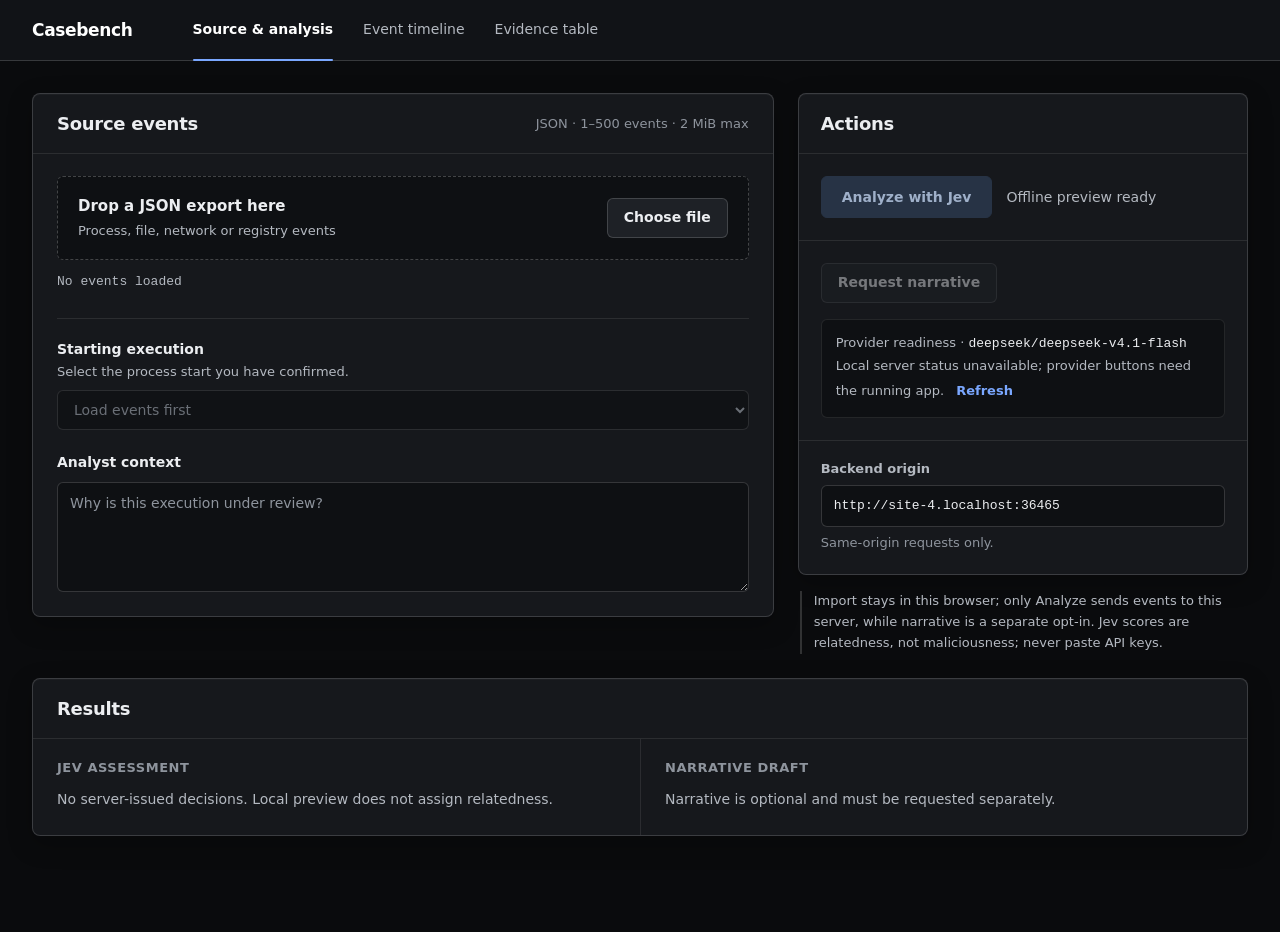
==== ui/index.html @ f4551dfd "Initial public release of Jev Incident Timeline Start from one analyst-confirmed malicious process; " ====
<!doctype html>
<html lang="en">
<head>
  <meta charset="utf-8">
  <meta name="viewport" content="width=device-width, initial-scale=1">
  <meta name="color-scheme" content="dark">
  <title>Casebench — incident review</title>
  <link rel="stylesheet" href="styles.css">
</head>
<body>
  <div class="shell">
    <header class="topbar">
      <div class="topbar-inner">
        <div class="brand">Casebench</div>
        <nav class="page-nav" role="tablist" aria-label="Review pages">
          <button id="nav-setup" type="button" role="tab" aria-controls="page-setup" aria-selected="true">Source &amp; analysis</button>
          <button id="nav-events" type="button" role="tab" aria-controls="page-events" aria-selected="false">Event timeline</button>
          <button id="nav-table" type="button" role="tab" aria-controls="page-table" aria-selected="false">Evidence table</button>
        </nav>
      </div>
    </header>

    <main class="workspace">
      <div id="page-setup" class="view" role="tabpanel" aria-labelledby="nav-setup">
        <div class="setup-grid">
          <section class="panel" aria-labelledby="source-title">
            <div class="panel-head"><h2 id="source-title">Source events</h2><span class="small">JSON · 1–500 events · 2 MiB max</span></div>
            <div class="panel-body">
              <div id="drop" class="drop" role="group" aria-label="Drop JSON telemetry here">
                <div class="drop-copy"><strong>Drop a JSON export here</strong><span>Process, file, network or registry events</span></div>
                <button id="choose" class="button" type="button">Choose file</button>
                <input id="file" type="file" accept=".json,application/json" hidden>
              </div>
              <div class="source-line"><span id="source" class="small">No events loaded</span><button id="preview" class="button subtle" type="button" hidden>Load bundled malicious-events example</button></div>
              <div class="field-grid">
                <label for="seed">Starting execution
                  <span class="field-hint">Select the process start you have confirmed.</span>
                  <select id="seed" disabled><option value="">Load events first</option></select>
                </label>
                <label for="description">Analyst context
                  <textarea id="description" placeholder="Why is this execution under review?" maxlength="500"></textarea>
                </label>
              </div>
            </div>
          </section>

          <div>
            <section class="panel operation-panel" aria-labelledby="actions-title">
              <h2 id="actions-title">Actions</h2>
              <div class="action-row">
                <button id="analyze" class="button primary" type="button" disabled>Analyze with Jev</button>
                <button id="resume" class="button" type="button" hidden>Resume analysis</button>
                <span id="status" class="status" role="status" aria-live="polite">Offline preview ready</span>
              </div>
              <div class="operation-divider" aria-hidden="true"></div>
              <button id="narrate" class="button" type="button" disabled>Request narrative</button>
              <div class="provider-box">
                <div>Provider readiness · <strong id="model-name">Checking local server…</strong></div>
                <span id="provider-status">Checking provider configuration…</span>
                <button id="refresh-provider" class="button subtle" type="button">Refresh</button>
                <span id="provider-help" class="provider-help"></span>
              </div>
              <div id="access-box" class="access-box" hidden>
                <label for="access-code">Preview access code
                  <input id="access-code" type="password" autocomplete="off" spellcheck="false" aria-describedby="access-help">
                </label>
                <button id="unlock" class="button" type="button">Unlock</button>
                <span id="access-help" class="small">Printed in the workflow console at startup; changes on every restart. <span id="access-state" role="status"></span></span>
              </div>
              <div class="backend-field">
                <label for="backend">Backend origin
                  <input id="backend" type="text" spellcheck="false" aria-describedby="backend-help">
                </label>
                <span id="backend-help" class="small">Same-origin requests only.</span>
              </div>
            </section>
            <p class="trust-note">Import stays in this browser; only Analyze sends events to this server, while narrative is a separate opt-in. Jev scores are relatedness, not maliciousness; never paste API keys.</p>
          </div>
        </div>

        <section class="panel results" aria-label="Analysis results">
          <h2>Results</h2>
          <div class="result-grid">
            <div class="result-section"><h3>Jev assessment</h3><div id="findings" class="empty">No server-issued decisions. Local preview does not assign relatedness.</div></div>
            <div class="result-section"><h3>Narrative draft</h3><div id="narrative" class="empty">Narrative is optional and must be requested separately.</div></div>
          </div>
        </section>
      </div>

      <div id="page-events" class="view" role="tabpanel" aria-labelledby="nav-events" hidden>
        <section class="panel review-panel" aria-labelledby="timeline-title">
          <div class="panel-head"><h2 id="timeline-title">Event timeline</h2><span id="count" class="small">0 linked events</span></div>
          <div class="review-content"><div id="timeline" class="timeline"><div class="empty">No linked events yet. Import source events, confirm a starting execution and analyze with Jev to build this sequence.</div></div></div>
          <p class="footnote">Timestamps are shown as supplied; valid times are normalized only for ordering.</p>
        </section>
      </div>

      <div id="page-table" class="view" role="tabpanel" aria-labelledby="nav-table" hidden>
        <section class="panel review-panel" aria-labelledby="table-title">
          <div class="panel-head"><h2 id="table-title">Evidence table</h2><span id="table-count" class="small">0 rows</span></div>
          <div id="table-summary" class="table-summary" aria-label="Assessment summary"></div>
          <p id="table-guidance" class="table-guidance" role="status">Load an export to begin.</p>
          <div class="table-wrap"><table><thead><tr><th>Timestamp</th><th>Host</th><th>Phase</th><th>Title</th><th>Description</th><th>Tools</th><th>TTPs</th><th>Command Line</th><th>Indicator</th><th>Type</th><th>Pyramid</th></tr></thead><tbody id="table-body"></tbody></table></div>
          <div class="table-empty" aria-hidden="true"><strong>Evidence will appear here.</strong><span>Complete the analysis to populate this incident-only record.</span></div>
        </section>
      </div>
    </main>
  </div>
  <script src="app.js" defer></script>
</body>
</html>
---- ui/styles.css ----
:root {
  color-scheme: dark;
  /* Surfaces: each step is clearly distinguishable from the one beneath it. */
  --base: #0a0b0d;
  --bar: #111317;
  --panel: #16181c;
  --raised: #1e2126;
  --inset: #0e1013;
  /* Text: three readable levels, all AA or better on --panel. */
  --text: #eceef1;
  --text-2: #b4b9c1;
  --text-3: #8e949d;
  /* Lines */
  --line: rgba(255,255,255,.09);
  --line-strong: rgba(255,255,255,.16);
  /* Accent (blue) and provenance colours */
  --accent: #7aa7ff;
  --accent-fill: #3068d8;
  --accent-fill-hover: #3b76ea;
  --seed: #f2b661;
  --related: #7aa7ff;
  --context: #5fc9b4;
  --danger: #ff8a7a;
  --mono: ui-monospace, "SF Mono", SFMono-Regular, "JetBrains Mono", Menlo, Consolas, "Liberation Mono", monospace;
  --sans: system-ui, -apple-system, "Segoe UI", Roboto, "Helvetica Neue", Arial, sans-serif;
  --radius: 8px;
}
* { box-sizing: border-box; }
html { scroll-behavior: smooth; }
body { margin: 0; min-width: 320px; min-height: 100dvh; background: var(--base); color: var(--text); font: 15px/1.55 var(--sans); -webkit-font-smoothing: antialiased; text-rendering: optimizeLegibility; }
button, input, select, textarea { font: inherit; }
button { cursor: pointer; }
button:disabled { cursor: not-allowed; }
a { color: var(--accent); text-underline-offset: 3px; }
a:hover { color: #a3c2ff; }
:focus-visible { outline: 2px solid var(--accent); outline-offset: 2px; }
[hidden], .view[hidden], button[hidden], #file[hidden] { display: none !important; }
::selection { background: rgba(122,167,255,.35); color: #fff; }
h1, h2, h3, p { margin-top: 0; }
h2 { margin-bottom: 0; font-size: 18px; line-height: 1.3; font-weight: 650; letter-spacing: -.015em; color: var(--text); }
h3 { font-size: 15px; line-height: 1.35; font-weight: 600; color: var(--text); }
.small, .note, .field-hint { color: var(--text-2); font-size: 13px; line-height: 1.5; }

/* Top bar */
.shell { min-height: 100dvh; }
.topbar { position: sticky; top: 0; z-index: 10; background: var(--bar); border-bottom: 1px solid var(--line-strong); }
.topbar-inner { max-width: 1440px; margin: 0 auto; padding: 0 32px; display: flex; align-items: center; gap: 48px; min-height: 60px; }
.brand { flex: 0 0 auto; font-size: 17px; font-weight: 700; letter-spacing: -.02em; color: #fff; }
.page-nav { align-self: stretch; display: flex; align-items: stretch; gap: 6px; min-width: 0; }
.page-nav button { position: relative; border: 0; background: none; color: var(--text-2); padding: 0 12px; font-size: 14px; font-weight: 500; white-space: nowrap; transition: color .15s ease, background .15s ease; }
.page-nav button:hover { color: var(--text); background: rgba(255,255,255,.03); }
.page-nav button[aria-selected="true"] { color: #fff; font-weight: 600; }
.page-nav button[aria-selected="true"]::after { content: ""; position: absolute; left: 12px; right: 12px; bottom: -1px; height: 2px; border-radius: 2px; background: var(--accent); }

.workspace { max-width: 1440px; margin: 0 auto; padding: 32px 32px 96px; }
.view { animation: appear .2s ease both; }
@keyframes appear { from { opacity: 0; transform: translateY(4px); } to { opacity: 1; transform: none; } }

/* Panels */
.setup-grid { display: grid; grid-template-columns: minmax(0, 1.4fr) minmax(320px, .85fr); gap: 24px; align-items: start; }
.panel { min-width: 0; border: 1px solid var(--line-strong); border-radius: var(--radius); background: var(--panel); box-shadow: 0 1px 0 rgba(255,255,255,.03) inset, 0 8px 24px rgba(0,0,0,.25); }
.panel-head { display: flex; align-items: center; justify-content: space-between; gap: 16px; padding: 18px 24px; border-bottom: 1px solid var(--line); }
.panel-head .small { text-align: right; color: var(--text-3); }
.panel-body { padding: 22px 24px 24px; }

/* Import */
.drop { display: flex; align-items: center; flex-wrap: wrap; gap: 12px 18px; padding: 18px 20px; border: 1px dashed rgba(255,255,255,.22); border-radius: 6px; background: var(--inset); transition: border-color .15s ease, background .15s ease; }
.drop.over { background: rgba(122,167,255,.08); border-color: var(--accent); }
.drop-copy { flex: 1 1 200px; min-width: 0; }
.drop-copy strong { display: block; font-size: 15px; font-weight: 600; color: var(--text); }
.drop-copy span { display: block; margin-top: 2px; color: var(--text-2); font-size: 13px; }
.source-line { display: flex; align-items: center; flex-wrap: wrap; gap: 6px 16px; min-height: 44px; margin-bottom: 14px; }
#source { overflow-wrap: anywhere; font: 13px/1.5 var(--mono); color: var(--text-2); }

/* Buttons */
.button { min-height: 38px; padding: 8px 16px; border: 1px solid var(--line-strong); border-radius: 6px; background: var(--raised); color: var(--text); font-size: 14px; font-weight: 550; transition: background .15s ease, border-color .15s ease, opacity .15s ease; }
.button:hover:not(:disabled) { background: #272b31; border-color: rgba(255,255,255,.26); }
.button.primary { min-height: 42px; padding: 9px 20px; background: var(--accent-fill); border-color: var(--accent-fill); color: #fff; font-weight: 650; }
.button.primary:hover:not(:disabled) { background: var(--accent-fill-hover); border-color: var(--accent-fill-hover); }
.button.subtle { min-height: 28px; padding: 2px 0; border: 0; background: transparent; color: var(--accent); font-size: 13px; font-weight: 550; }
.button.subtle:hover:not(:disabled) { background: transparent; text-decoration: underline; text-underline-offset: 3px; }
.button:disabled { opacity: .45; }
.button.primary:disabled { background: #273345; border-color: #273345; color: #9fb0c9; opacity: 1; }

/* Form fields */
.field-grid { display: grid; gap: 22px; padding-top: 20px; border-top: 1px solid var(--line); }
label { display: block; color: var(--text); font-size: 14px; font-weight: 600; }
.field-hint { display: block; margin-top: 2px; font-weight: 400; }
input[type="text"], input[type="password"], select, textarea { display: block; width: 100%; margin-top: 8px; padding: 10px 12px; border: 1px solid var(--line-strong); border-radius: 6px; background: var(--inset); color: var(--text); font-size: 14px; font-weight: 400; outline: none; transition: border-color .15s ease, box-shadow .15s ease; }
input[type="text"]:hover, input[type="password"]:hover, select:hover:not(:disabled), textarea:hover { border-color: rgba(255,255,255,.24); }
input[type="text"]:focus, input[type="password"]:focus, select:focus, textarea:focus { border-color: var(--accent); box-shadow: 0 0 0 3px rgba(122,167,255,.22); }
select:disabled { color: var(--text-3); }
textarea { min-height: 110px; resize: vertical; line-height: 1.5; }
textarea::placeholder { color: var(--text-3); }

/* Actions */
.operation-panel { padding: 0; }
.operation-panel > h2 { padding: 18px 22px; border-bottom: 1px solid var(--line); }
.action-row { display: flex; align-items: center; flex-wrap: wrap; gap: 12px 14px; padding: 22px 22px 0; }
.status { color: var(--text-2); font-size: 14px; line-height: 1.45; overflow-wrap: anywhere; }
.status.error { color: var(--danger); }
.operation-divider { height: 1px; background: var(--line); margin: 22px 0; }
#narrate { margin-left: 22px; }
.provider-box { margin: 16px 22px 0; padding: 12px 14px; border-radius: 6px; background: var(--inset); border: 1px solid var(--line); font-size: 13px; line-height: 1.7; color: var(--text-2); overflow-wrap: anywhere; }
.provider-box strong { color: var(--text); font-weight: 500; font: 13px/1.6 var(--mono); }
.provider-box .button { margin-left: 8px; }
.provider-help { display: block; color: var(--text-3); }
.provider-help:empty { display: none; }
.access-box { margin-top: 22px; padding: 18px 22px 0; border-top: 1px solid var(--line); }
.access-box label { display: block; font-size: 13px; color: var(--text-2); font-weight: 600; }
.access-box input { margin-top: 6px; font: 13px/1.5 var(--mono); }
.access-box .button { margin-top: 10px; }
.access-box .small { display: block; margin-top: 8px; color: var(--text-3); }
.backend-field { margin-top: 22px; padding: 18px 22px 22px; border-top: 1px solid var(--line); }
.backend-field label { font-size: 13px; color: var(--text-2); font-weight: 600; }
.backend-field input { margin-top: 6px; font: 13px/1.5 var(--mono); }
.backend-field .small { display: block; margin-top: 6px; color: var(--text-3); }
.trust-note { margin: 16px 2px 0; padding-left: 12px; border-left: 2px solid var(--line-strong); color: var(--text-2); font-size: 13px; line-height: 1.6; }

/* Results */
.results { margin-top: 24px; }
.results > h2 { padding: 18px 24px; border-bottom: 1px solid var(--line); }
.result-grid { display: grid; grid-template-columns: minmax(0,1fr) minmax(0,1fr); }
.result-section { min-width: 0; padding: 20px 24px 24px; }
.result-section + .result-section { border-left: 1px solid var(--line); }
.result-section > h3 { margin-bottom: 12px; font-size: 13px; font-weight: 600; letter-spacing: .04em; text-transform: uppercase; color: var(--text-3); }
.empty { color: var(--text-2); font-size: 14px; line-height: 1.6; }
.result-section .note { margin-bottom: 12px; font-size: 14px; }
.summary { margin: 0 0 14px; padding: 12px 14px; border-radius: 6px; background: var(--inset); border: 1px solid var(--line); color: var(--text); font: 14px/1.6 var(--sans); overflow-wrap: anywhere; }
.result-section .event { padding: 14px 0; border-top: 1px solid var(--line); }
.result-section .event .time { color: var(--text-3); font: 12px/1.5 var(--mono); }
.result-section .event h3 { margin: 4px 0 4px; }
.result-section .event p { margin: 4px 0; color: var(--text-2); font-size: 14px; line-height: 1.6; overflow-wrap: anywhere; }

/* Timeline */
.review-panel { overflow: hidden; }
.review-content { padding: 0 24px; }
.timeline > .event { display: grid; grid-template-columns: minmax(150px, 190px) minmax(0, 1fr); gap: 24px; padding: 22px 0; border-bottom: 1px solid var(--line); }
.timeline > .event:last-child { border-bottom: 0; }
.timeline .event-time { padding-top: 3px; color: var(--text-2); font: 13px/1.5 var(--mono); overflow-wrap: anywhere; }
.timeline .event-body { min-width: 0; }
.event-header { display: flex; align-items: center; flex-wrap: wrap; gap: 8px; margin-bottom: 10px; }
.tag { display: inline-flex; align-items: center; gap: 7px; padding: 3px 9px; border-radius: 999px; border: 1px solid var(--line-strong); background: var(--raised); color: var(--text-2); font-size: 12px; font-weight: 550; line-height: 1.5; }
.tag.seed, .tag.related, .tag.context { border-color: transparent; }
.tag.seed { background: rgba(242,182,97,.13); color: #f7cf94; }
.tag.related { background: rgba(122,167,255,.14); color: #a9c6ff; }
.tag.context { background: rgba(95,201,180,.13); color: #93dccd; }
.tag.seed::before, .tag.related::before, .tag.context::before { content: ""; width: 7px; height: 7px; flex: 0 0 7px; border-radius: 50%; }
.tag.seed::before { background: var(--seed); }
.tag.related::before { background: var(--related); }
.tag.context::before { background: var(--context); }
.tag.reused { border-style: dashed; background: transparent; color: var(--text-3); font-weight: 500; }
.event h3 { margin: 0 0 6px; font-size: 16px; font-weight: 650; overflow-wrap: anywhere; }
.event p { margin: 6px 0; color: var(--text-2); font-size: 14px; line-height: 1.6; overflow-wrap: anywhere; }
.event .command { display: block; width: fit-content; max-width: 100%; margin: 10px 0; padding: 8px 12px; border-radius: 6px; border: 1px solid var(--line); background: var(--inset); color: var(--text); font: 13px/1.6 var(--mono); white-space: pre-wrap; }
.event dl { display: grid; grid-template-columns: repeat(3, minmax(0,1fr)); gap: 10px 20px; margin: 14px 0 0; padding-top: 12px; border-top: 1px dashed var(--line); }
.event dl div { min-width: 0; }
dt { color: var(--text-3); font-size: 12px; font-weight: 500; }
dd { margin: 2px 0 0; color: var(--text); font: 13px/1.5 var(--mono); overflow-wrap: anywhere; }
.timeline .empty { padding: 28px 0; }
.footnote { margin: 0; padding: 14px 24px; border-top: 1px solid var(--line); background: rgba(0,0,0,.15); color: var(--text-3); font-size: 13px; }

/* Evidence table */
.table-summary { display: flex; flex-wrap: wrap; gap: 8px; padding: 16px 24px 10px; }
.metric { padding: 4px 10px; border-radius: 6px; background: var(--raised); border: 1px solid var(--line); color: var(--text); font: 13px/1.4 var(--mono); white-space: nowrap; }
.table-guidance { margin: 0; padding: 4px 24px 16px; color: var(--text-2); font-size: 14px; line-height: 1.55; }
.table-wrap { max-height: min(72dvh, 860px); overflow: auto; border-top: 1px solid var(--line-strong); scrollbar-color: #3a3f46 var(--panel); }
.table-wrap:not(:has(tbody tr)) { display: none; }
table { width: 100%; min-width: 1560px; border-collapse: separate; border-spacing: 0; text-align: left; }
th { position: sticky; top: 0; z-index: 2; padding: 12px 14px; border-bottom: 1px solid var(--line-strong); background: var(--raised); color: var(--text); font-size: 13px; font-weight: 650; white-space: nowrap; }
td { max-width: 300px; padding: 14px; border-bottom: 1px solid var(--line); color: var(--text); font-size: 14px; line-height: 1.5; vertical-align: top; overflow-wrap: anywhere; }
tbody tr:hover td { background: rgba(255,255,255,.025); }
td.mono { font: 13px/1.55 var(--mono); color: var(--text-2); }
td:nth-child(1) { min-width: 190px; }
td:nth-child(2) { min-width: 110px; }
td:nth-child(3) { min-width: 130px; }
td:nth-child(4) { min-width: 240px; }
td:nth-child(5) { min-width: 300px; color: var(--text-2); }
td:nth-child(6) { min-width: 140px; overflow-wrap: normal; word-break: normal; }
td:nth-child(8) { min-width: 240px; }
td:nth-child(9) { min-width: 220px; }
td:nth-child(10), td:nth-child(11) { min-width: 120px; white-space: nowrap; }
.row-title { display: block; margin-bottom: 6px; color: var(--text); font-weight: 650; }
.row-origin { display: block; color: var(--text-2); font: 12px/1.6 var(--mono); }
.row-origin + .row-origin { color: var(--text-3); }
.row-origin.reused { font-style: italic; }
.table-empty { padding: 36px 24px; border-top: 1px solid var(--line); }
.table-wrap:has(tbody tr) + .table-empty { display: none; }
.table-empty strong { display: block; font-size: 16px; font-weight: 650; }
.table-empty span { display: block; margin-top: 4px; color: var(--text-2); font-size: 14px; }

/* Static website (site/index.html): privacy notice, keys typed in the browser, link to the source */
.repo-link { margin-left: auto; color: var(--text-2); font-size: 14px; font-weight: 500; text-decoration: none; }
.repo-link:hover { color: var(--text); }
.privacy-show { margin-left: auto; border: 0; background: none; color: var(--text-2); font-size: 14px; font-weight: 500; }
.privacy-show:hover { color: var(--text); }
.privacy-show:not([hidden]) + .repo-link { margin-left: 4px; }
.privacy-note { position: relative; display: grid; grid-template-columns: auto minmax(0, 1fr); gap: 16px; margin-bottom: 24px; padding: 18px 56px 18px 20px; border: 1px solid rgba(95,201,180,.28); border-radius: 12px;
  background: linear-gradient(135deg, rgba(95,201,180,.11), rgba(122,167,255,.05) 60%, rgba(22,24,28,0)), var(--panel); box-shadow: 0 8px 24px rgba(0,0,0,.22); }
.privacy-icon { display: grid; place-items: center; width: 40px; height: 40px; padding: 9px; border-radius: 10px; background: rgba(95,201,180,.14); color: #93dccd; }
.privacy-body h2 { margin: 1px 0 12px; font-size: 16px; color: var(--text); }
.privacy-points { display: grid; grid-template-columns: repeat(3, minmax(0, 1fr)); gap: 12px 24px; margin: 0; padding: 0; list-style: none; }
.privacy-points li { position: relative; padding-left: 16px; color: var(--text-2); font-size: 13.5px; line-height: 1.55; }
.privacy-points li::before { content: ""; position: absolute; left: 0; top: .6em; width: 6px; height: 6px; border-radius: 50%; background: var(--context); }
.privacy-points strong { display: block; color: var(--text); font-weight: 600; }
.privacy-points code { font: 12.5px/1.4 var(--mono); color: var(--text); }
.privacy-dismiss { position: absolute; top: 12px; right: 12px; display: grid; place-items: center; width: 32px; height: 32px; border: 1px solid transparent; border-radius: 8px; background: transparent; color: var(--text-3); transition: background .15s ease, color .15s ease; }
.privacy-dismiss:hover { background: rgba(255,255,255,.06); border-color: var(--line); color: var(--text); }
@media (max-width: 860px) { .privacy-points { grid-template-columns: minmax(0, 1fr); } }
.secondary-actions { display: flex; align-items: center; flex-wrap: wrap; gap: 8px 16px; padding: 0 22px; }
.secondary-actions #narrate { margin-left: 0; }
.keys-box { display: grid; gap: 14px; margin-top: 22px; padding: 18px 22px 22px; border-top: 1px solid var(--line); }
.keys-box h3 { margin: 0; font-size: 13px; font-weight: 600; letter-spacing: .04em; text-transform: uppercase; color: var(--text-3); }
.keys-box input[type="password"] { margin-top: 6px; font: 13px/1.5 var(--mono); }
.keys-box > .small { margin-top: -10px; color: var(--text-3); }
label.check { display: flex; align-items: center; gap: 8px; font-size: 14px; font-weight: 500; }
label.check input { width: 16px; height: 16px; margin: 0; accent-color: var(--accent-fill); }
.key-row { display: flex; align-items: center; justify-content: space-between; flex-wrap: wrap; gap: 8px 12px; }

@media (max-width: 860px) {
  .setup-grid { grid-template-columns: minmax(0,1fr); gap: 20px; }
  .result-grid { grid-template-columns: minmax(0,1fr); }
  .result-section + .result-section { border-left: 0; border-top: 1px solid var(--line); }
}
@media (max-width: 600px) {
  body { font-size: 14px; }
  .topbar-inner { display: block; padding: 12px 16px 0; }
  .brand { display: block; margin-bottom: 6px; }
  .page-nav { gap: 0; min-height: 44px; margin: 0 -10px; }
  .page-nav button { padding: 0 10px; font-size: 13px; }
  .page-nav button[aria-selected="true"]::after { left: 10px; right: 10px; }
  .workspace { padding: 20px 14px 64px; }
  .panel-head, .operation-panel > h2, .results > h2 { padding: 16px 16px; }
  .panel-head .small { font-size: 12px; }
  .panel-body { padding: 18px 16px 20px; }
  .action-row { padding: 18px 16px 0; }
  #narrate { margin-left: 16px; }
  .provider-box { margin: 14px 16px 0; }
  .backend-field { padding: 16px 16px 18px; }
  .secondary-actions { padding: 0 16px; }
  .keys-box { padding: 16px 16px 18px; }
  .repo-link { display: none; }
  .privacy-note { grid-template-columns: minmax(0, 1fr); padding: 16px 48px 16px 16px; }
  .privacy-icon { display: none; }
  .result-section { padding: 18px 16px 20px; }
  .review-content { padding: 0 16px; }
  .timeline > .event { display: block; padding: 18px 0; }
  .timeline .event-time { display: block; margin-bottom: 8px; }
  .event dl { grid-template-columns: repeat(2, minmax(0,1fr)); }
  .footnote { padding: 14px 16px; }
  .table-summary { padding: 14px 16px 8px; }
  .table-guidance { padding: 4px 16px 14px; }
}
@media (prefers-reduced-motion: reduce) {
  *, *::before, *::after { scroll-behavior: auto !important; animation-duration: .01ms !important; transition-duration: .01ms !important; }
}
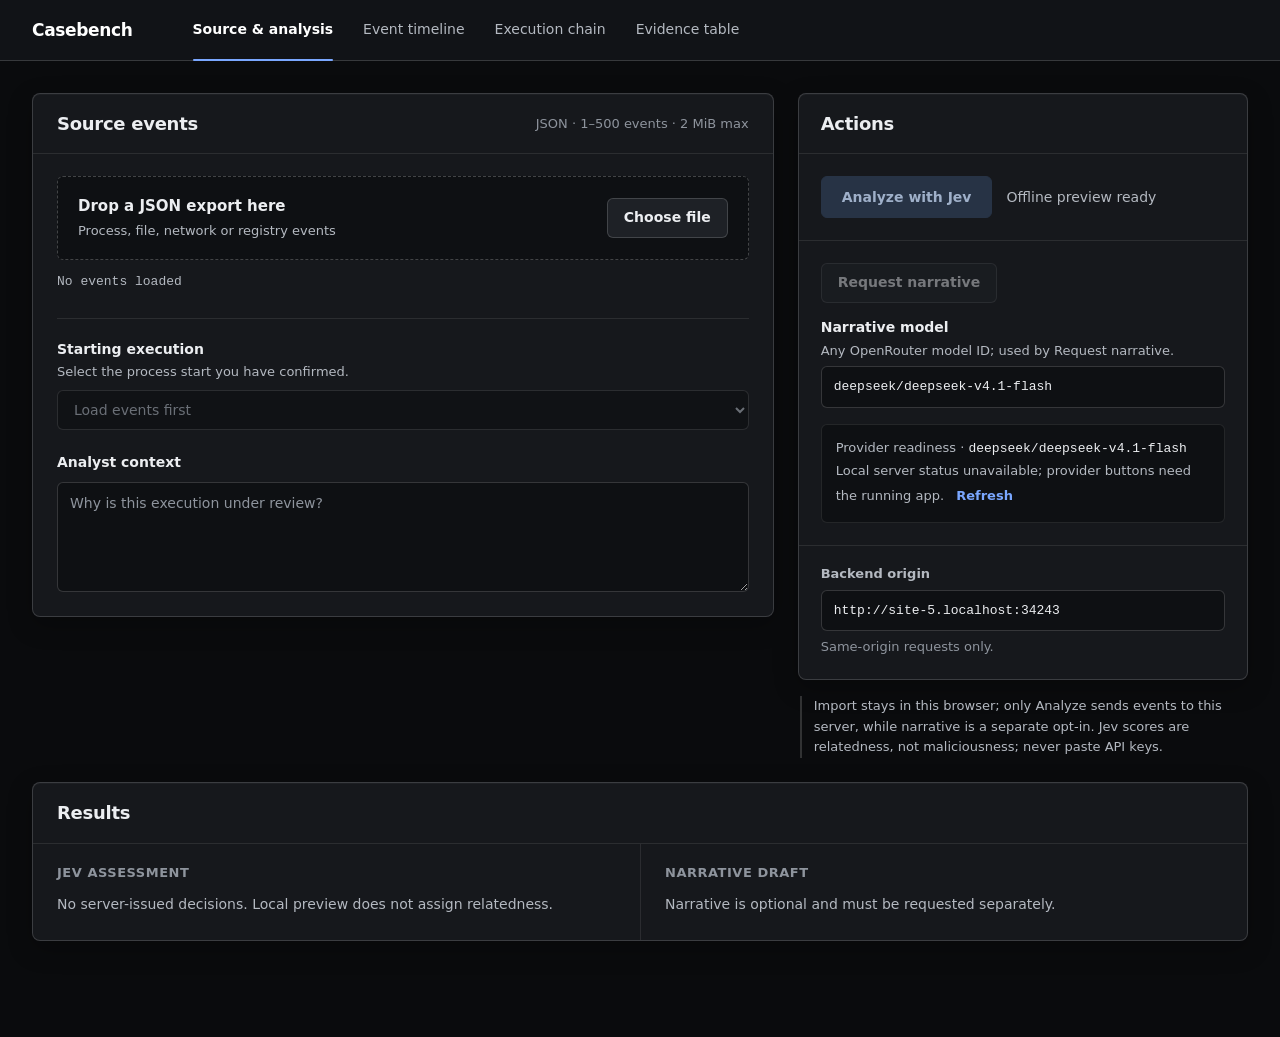
==== commit 9927562a: "Simplify the results views, add an execution chain tab and ATT&CK mapping - Event timeline: compact " ====
--- a/ui/index.html
+++ b/ui/index.html
@@ -15,6 +15,7 @@
         <nav class="page-nav" role="tablist" aria-label="Review pages">
           <button id="nav-setup" type="button" role="tab" aria-controls="page-setup" aria-selected="true">Source &amp; analysis</button>
           <button id="nav-events" type="button" role="tab" aria-controls="page-events" aria-selected="false">Event timeline</button>
+          <button id="nav-chain" type="button" role="tab" aria-controls="page-chain" aria-selected="false">Execution chain</button>
           <button id="nav-table" type="button" role="tab" aria-controls="page-table" aria-selected="false">Evidence table</button>
         </nav>
       </div>
@@ -54,6 +55,12 @@
               </div>
               <div class="operation-divider" aria-hidden="true"></div>
               <button id="narrate" class="button" type="button" disabled>Request narrative</button>
+              <div class="model-box">
+                <label for="narrative-model" class="model-field">Narrative model
+                  <span class="field-hint">Any OpenRouter model ID; used by Request narrative.</span>
+                  <input id="narrative-model" type="text" spellcheck="false" autocomplete="off" placeholder="deepseek/deepseek-v4.1-flash">
+                </label>
+              </div>
               <div class="provider-box">
                 <div>Provider readiness · <strong id="model-name">Checking local server…</strong></div>
                 <span id="provider-status">Checking provider configuration…</span>
@@ -90,14 +97,26 @@
       <div id="page-events" class="view" role="tabpanel" aria-labelledby="nav-events" hidden>
         <section class="panel review-panel" aria-labelledby="timeline-title">
           <div class="panel-head"><h2 id="timeline-title">Event timeline</h2><span id="count" class="small">0 linked events</span></div>
+          <div id="timeline-banner" class="enrichment" hidden></div>
+          <div class="legend" aria-label="Legend"><span><i class="dot seed"></i>Confirmed seed: your confirmation, not a Jev score</span><span><i class="dot related"></i>Jev-linked execution: relatedness, not a malware verdict</span><span><i class="dot context"></i>Same process: exact host and entity match, not Jev-scored</span></div>
           <div class="review-content"><div id="timeline" class="timeline"><div class="empty">No linked events yet. Import source events, confirm a starting execution and analyze with Jev to build this sequence.</div></div></div>
           <p class="footnote">Timestamps are shown as supplied; valid times are normalized only for ordering.</p>
+        </section>
+      </div>
+
+      <div id="page-chain" class="view" role="tabpanel" aria-labelledby="nav-chain" hidden>
+        <section class="panel review-panel" aria-labelledby="chain-title">
+          <div class="panel-head"><h2 id="chain-title">Execution chain</h2><div class="head-actions"><span id="chain-source" class="small"></span><button id="chain-toggle" class="button subtle" type="button" hidden>Show Jev-only chain</button><button id="copy-chain" class="button subtle" type="button" hidden>Copy Markdown</button></div></div>
+          <div id="chain-banner" class="enrichment" hidden></div>
+          <div class="review-content"><div id="chain" class="markdown"><div class="empty">No execution chain yet. Analyze with Jev to build the process chain; a narrative adds an AI-drafted version with ATT&amp;CK mapping.</div></div></div>
+          <p class="footnote">Process-to-process flow in time order. [evt:ID] links open the event in the timeline.</p>
         </section>
       </div>
 
       <div id="page-table" class="view" role="tabpanel" aria-labelledby="nav-table" hidden>
         <section class="panel review-panel" aria-labelledby="table-title">
           <div class="panel-head"><h2 id="table-title">Evidence table</h2><span id="table-count" class="small">0 rows</span></div>
+          <div id="table-banner" class="enrichment" hidden></div>
           <div id="table-summary" class="table-summary" aria-label="Assessment summary"></div>
           <p id="table-guidance" class="table-guidance" role="status">Load an export to begin.</p>
           <div class="table-wrap"><table><thead><tr><th>Timestamp</th><th>Host</th><th>Phase</th><th>Title</th><th>Description</th><th>Tools</th><th>TTPs</th><th>Command Line</th><th>Indicator</th><th>Type</th><th>Pyramid</th></tr></thead><tbody id="table-body"></tbody></table></div>
--- a/ui/styles.css
+++ b/ui/styles.css
@@ -135,21 +135,27 @@
 /* Timeline */
 .review-panel { overflow: hidden; }
 .review-content { padding: 0 24px; }
-.timeline > .event { display: grid; grid-template-columns: minmax(150px, 190px) minmax(0, 1fr); gap: 24px; padding: 22px 0; border-bottom: 1px solid var(--line); }
+.timeline > .event { display: grid; grid-template-columns: minmax(150px, 190px) minmax(0, 1fr); gap: 20px; padding: 14px 0 14px 14px; border-bottom: 1px solid var(--line); border-left: 3px solid transparent; }
 .timeline > .event:last-child { border-bottom: 0; }
-.timeline .event-time { padding-top: 3px; color: var(--text-2); font: 13px/1.5 var(--mono); overflow-wrap: anywhere; }
+.timeline > .event.seed { border-left-color: var(--seed); }
+.timeline > .event.related { border-left-color: var(--related); }
+.timeline > .event.context { border-left-color: rgba(95,201,180,.55); }
+.timeline .event-time { padding-top: 2px; color: var(--text-2); font: 13px/1.5 var(--mono); overflow-wrap: anywhere; }
+.timeline .event-body { min-width: 0; }
+.event h3 { margin: 4px 0 4px; }
+.result-section .event p { margin: 4px 0; color: var(--text-2); font-size: 14px; line-height: 1.6; overflow-wrap: anywhere; }
+
+/* Timeline */
+.review-panel { overflow: hidden; }
+.review-content { padding: 0 24px; }
+.timeline > .event { display: grid; grid-template-columns: minmax(150px, 190px) minmax(0, 1fr); gap: 20px; padding: 14px 0 14px 14px; border-bottom: 1px solid var(--line); border-left: 3px solid transparent; }
+.timeline > .event:last-child { border-bottom: 0; }
+.timeline > .event.seed { border-left-color: var(--seed); }
+.timeline > .event.related { border-left-color: var(--related); }
+.timeline > .event.context { border-left-color: rgba(95,201,180,.55); }
+.timeline .event-time { padding-top: 2px; color: var(--text-2); font: 13px/1.5 var(--mono); overflow-wrap: anywhere; }
 .timeline .event-body { min-width: 0; }
 .event-header { display: flex; align-items: center; flex-wrap: wrap; gap: 8px; margin-bottom: 10px; }
-.tag { display: inline-flex; align-items: center; gap: 7px; padding: 3px 9px; border-radius: 999px; border: 1px solid var(--line-strong); background: var(--raised); color: var(--text-2); font-size: 12px; font-weight: 550; line-height: 1.5; }
-.tag.seed, .tag.related, .tag.context { border-color: transparent; }
-.tag.seed { background: rgba(242,182,97,.13); color: #f7cf94; }
-.tag.related { background: rgba(122,167,255,.14); color: #a9c6ff; }
-.tag.context { background: rgba(95,201,180,.13); color: #93dccd; }
-.tag.seed::before, .tag.related::before, .tag.context::before { content: ""; width: 7px; height: 7px; flex: 0 0 7px; border-radius: 50%; }
-.tag.seed::before { background: var(--seed); }
-.tag.related::before { background: var(--related); }
-.tag.context::before { background: var(--context); }
-.tag.reused { border-style: dashed; background: transparent; color: var(--text-3); font-weight: 500; }
 .event h3 { margin: 0 0 6px; font-size: 16px; font-weight: 650; overflow-wrap: anywhere; }
 .event p { margin: 6px 0; color: var(--text-2); font-size: 14px; line-height: 1.6; overflow-wrap: anywhere; }
 .event .command { display: block; width: fit-content; max-width: 100%; margin: 10px 0; padding: 8px 12px; border-radius: 6px; border: 1px solid var(--line); background: var(--inset); color: var(--text); font: 13px/1.6 var(--mono); white-space: pre-wrap; }
@@ -159,6 +165,65 @@
 dd { margin: 2px 0 0; color: var(--text); font: 13px/1.5 var(--mono); overflow-wrap: anywhere; }
 .timeline .empty { padding: 28px 0; }
 .footnote { margin: 0; padding: 14px 24px; border-top: 1px solid var(--line); background: rgba(0,0,0,.15); color: var(--text-3); font-size: 13px; }
+
+/* Results: enrichment banner, legend, compact timeline rows, chips */
+.enrichment { display: flex; flex-wrap: wrap; gap: 4px 10px; align-items: baseline; margin: 16px 24px 0; padding: 12px 14px; border-radius: 8px; border: 1px solid; font-size: 13.5px; line-height: 1.5; color: var(--text-2); }
+.enrichment strong { color: var(--text); font-weight: 650; }
+.enrichment.jev { border-color: rgba(122,167,255,.35); background: rgba(122,167,255,.08); }
+.enrichment.jev strong::before { content: ""; display: inline-block; width: 8px; height: 8px; margin-right: 8px; border-radius: 50%; background: var(--related); vertical-align: 1px; }
+.enrichment.ai { border-color: rgba(196,155,255,.4); background: rgba(196,155,255,.09); }
+.enrichment.ai strong { color: #dcc6ff; }
+.legend { display: flex; flex-wrap: wrap; gap: 6px 20px; padding: 12px 24px 4px; color: var(--text-3); font-size: 12.5px; }
+.legend span { display: inline-flex; align-items: center; gap: 7px; }
+.dot { display: inline-block; flex: 0 0 8px; width: 8px; height: 8px; border-radius: 50%; background: var(--text-3); }
+.dot.seed { background: var(--seed); }
+.dot.related { background: var(--related); }
+.dot.context { background: var(--context); }
+.event-line { display: flex; align-items: center; flex-wrap: wrap; gap: 6px 10px; }
+.event-name { font-size: 15px; font-weight: 650; color: var(--text); overflow-wrap: anywhere; }
+.event-action { color: var(--text-2); font-size: 13.5px; }
+.pill { display: inline-flex; align-items: center; padding: 1px 9px; border-radius: 999px; font-size: 12px; font-weight: 600; line-height: 1.6; white-space: nowrap; background: var(--raised); color: var(--text-2); }
+.pill.seed { background: rgba(242,182,97,.15); color: #f7cf94; }
+.pill.related { background: rgba(122,167,255,.15); color: #a9c6ff; }
+.pill.context { background: rgba(95,201,180,.14); color: #93dccd; }
+.pill.reused { border: 1px dashed var(--line-strong); background: transparent; color: var(--text-3); font-weight: 500; }
+.event-detail { display: block; width: fit-content; max-width: 100%; margin: 8px 0 0; padding: 5px 10px; border-radius: 6px; border: 1px solid var(--line); background: var(--inset); color: var(--text); font: 12.5px/1.55 var(--mono); white-space: pre-wrap; overflow-wrap: anywhere; }
+.event-meta { margin: 6px 0 0 !important; color: var(--text-3) !important; font: 12px/1.5 var(--mono) !important; overflow-wrap: anywhere; }
+.ai-line { display: flex; gap: 8px; align-items: baseline; margin: 8px 0 0 !important; color: var(--text) !important; font-size: 14px; }
+.ai-badge { flex: 0 0 auto; padding: 0 7px; border-radius: 5px; background: rgba(196,155,255,.16); color: #dcc6ff; font-size: 11px; font-weight: 700; letter-spacing: .04em; line-height: 1.7; }
+.ai-badge.inline { display: inline-block; margin-left: 8px; }
+.attack { display: inline-flex; flex-wrap: wrap; gap: 6px; margin-top: 8px; }
+td .attack { margin-top: 0; }
+.chip { display: inline-flex; align-items: center; padding: 1px 8px; border-radius: 6px; font-size: 12px; font-weight: 600; line-height: 1.7; white-space: nowrap; text-decoration: none; }
+.chip.phase { background: var(--raised); border: 1px solid var(--line-strong); color: var(--text-2); font-weight: 500; }
+.chip.tactic { background: rgba(196,155,255,.14); color: #dcc6ff; }
+.chip.technique { background: rgba(255,138,122,.12); color: #ffb2a6; font-family: var(--mono); }
+a.chip.technique:hover { background: rgba(255,138,122,.22); color: #ffd0c8; }
+.muted { color: var(--text-3); }
+.head-actions { display: flex; align-items: center; flex-wrap: wrap; gap: 6px 16px; }
+.model-box { margin: 14px 22px 0; }
+.model-field input { margin-top: 6px; font: 13px/1.5 var(--mono); }
+
+/* Execution chain (Markdown) */
+.markdown { padding: 18px 0 24px; color: var(--text-2); font-size: 14.5px; line-height: 1.65; overflow-wrap: anywhere; }
+.markdown h3, .markdown h4, .markdown h5 { margin: 18px 0 8px; color: var(--text); }
+.markdown h3:first-child, .markdown h4:first-child { margin-top: 0; }
+.markdown h3 { font-size: 17px; } .markdown h4 { font-size: 15.5px; } .markdown h5 { font-size: 14px; }
+.markdown p { margin: 0 0 10px; }
+.markdown ul, .markdown ol { margin: 4px 0 8px; padding-left: 22px; }
+.markdown li { margin: 3px 0; }
+.markdown li > ul, .markdown li > ol { margin: 4px 0; padding-left: 18px; border-left: 1px dashed var(--line-strong); }
+.markdown strong { color: var(--text); }
+.markdown code { padding: 1px 6px; border-radius: 5px; border: 1px solid var(--line); background: var(--inset); color: var(--text); font: 12.5px/1.5 var(--mono); }
+.markdown pre { overflow: auto; padding: 12px; border-radius: 8px; border: 1px solid var(--line); background: var(--inset); }
+.markdown pre code { padding: 0; border: 0; }
+.markdown hr { border: 0; border-top: 1px solid var(--line); margin: 16px 0; }
+.markdown .evt-ref { font: 12px/1.4 var(--mono); color: var(--accent); text-decoration: none; padding: 0 4px; border-radius: 4px; background: rgba(122,167,255,.1); }
+.markdown .evt-ref:hover { background: rgba(122,167,255,.2); }
+.md-table { overflow-x: auto; margin: 8px 0 12px; }
+.md-table table { min-width: 0; width: auto; }
+.md-table th, .md-table td { position: static; max-width: none; min-width: 0 !important; padding: 8px 12px; border-bottom: 1px solid var(--line); font-size: 13.5px; white-space: normal; }
+.md-table th { background: var(--raised); }
 
 /* Evidence table */
 .table-summary { display: flex; flex-wrap: wrap; gap: 8px; padding: 16px 24px 10px; }
@@ -170,6 +235,12 @@
 th { position: sticky; top: 0; z-index: 2; padding: 12px 14px; border-bottom: 1px solid var(--line-strong); background: var(--raised); color: var(--text); font-size: 13px; font-weight: 650; white-space: nowrap; }
 td { max-width: 300px; padding: 14px; border-bottom: 1px solid var(--line); color: var(--text); font-size: 14px; line-height: 1.5; vertical-align: top; overflow-wrap: anywhere; }
 tbody tr:hover td { background: rgba(255,255,255,.025); }
+tbody tr:nth-child(even) td { background: rgba(255,255,255,.012); }
+tbody tr td:first-child { border-left: 3px solid transparent; }
+tbody tr.origin-seed td:first-child { border-left-color: var(--seed); }
+tbody tr.origin-related td:first-child { border-left-color: var(--related); }
+tbody tr.origin-context td:first-child { border-left-color: rgba(95,201,180,.55); }
+td .pill { margin-top: 2px; }
 td.mono { font: 13px/1.55 var(--mono); color: var(--text-2); }
 td:nth-child(1) { min-width: 190px; }
 td:nth-child(2) { min-width: 110px; }
@@ -215,6 +286,14 @@
 .keys-box > .small { margin-top: -10px; color: var(--text-3); }
 label.check { display: flex; align-items: center; gap: 8px; font-size: 14px; font-weight: 500; }
 label.check input { width: 16px; height: 16px; margin: 0; accent-color: var(--accent-fill); }
+.jev-mode { display: grid; gap: 8px; margin: 0; padding: 0; border: 0; min-width: 0; }
+.choice { display: grid; grid-template-columns: auto minmax(0, 1fr); gap: 10px; align-items: start; padding: 10px 12px; border: 1px solid var(--line-strong); border-radius: 8px; background: var(--inset); font-weight: 400; cursor: pointer; transition: border-color .15s ease, background .15s ease; }
+.choice:hover { border-color: rgba(255,255,255,.26); }
+.choice:has(input:checked) { border-color: var(--accent); background: rgba(122,167,255,.08); }
+.choice input { width: 16px; height: 16px; margin: 3px 0 0; accent-color: var(--accent-fill); }
+.choice strong { display: block; font-size: 14px; font-weight: 600; color: var(--text); }
+.choice .field-hint { margin-top: 1px; }
+.sr-only { position: absolute; width: 1px; height: 1px; overflow: hidden; clip: rect(0 0 0 0); white-space: nowrap; }
 .key-row { display: flex; align-items: center; justify-content: space-between; flex-wrap: wrap; gap: 8px 12px; }
 
 @media (max-width: 860px) {
@@ -244,7 +323,10 @@
   .privacy-icon { display: none; }
   .result-section { padding: 18px 16px 20px; }
   .review-content { padding: 0 16px; }
-  .timeline > .event { display: block; padding: 18px 0; }
+  .timeline > .event { display: block; padding: 14px 0 14px 12px; }
+  .enrichment { margin: 14px 16px 0; }
+  .legend { padding: 12px 16px 4px; }
+  .model-box { margin: 14px 16px 0; }
   .timeline .event-time { display: block; margin-bottom: 8px; }
   .event dl { grid-template-columns: repeat(2, minmax(0,1fr)); }
   .footnote { padding: 14px 16px; }
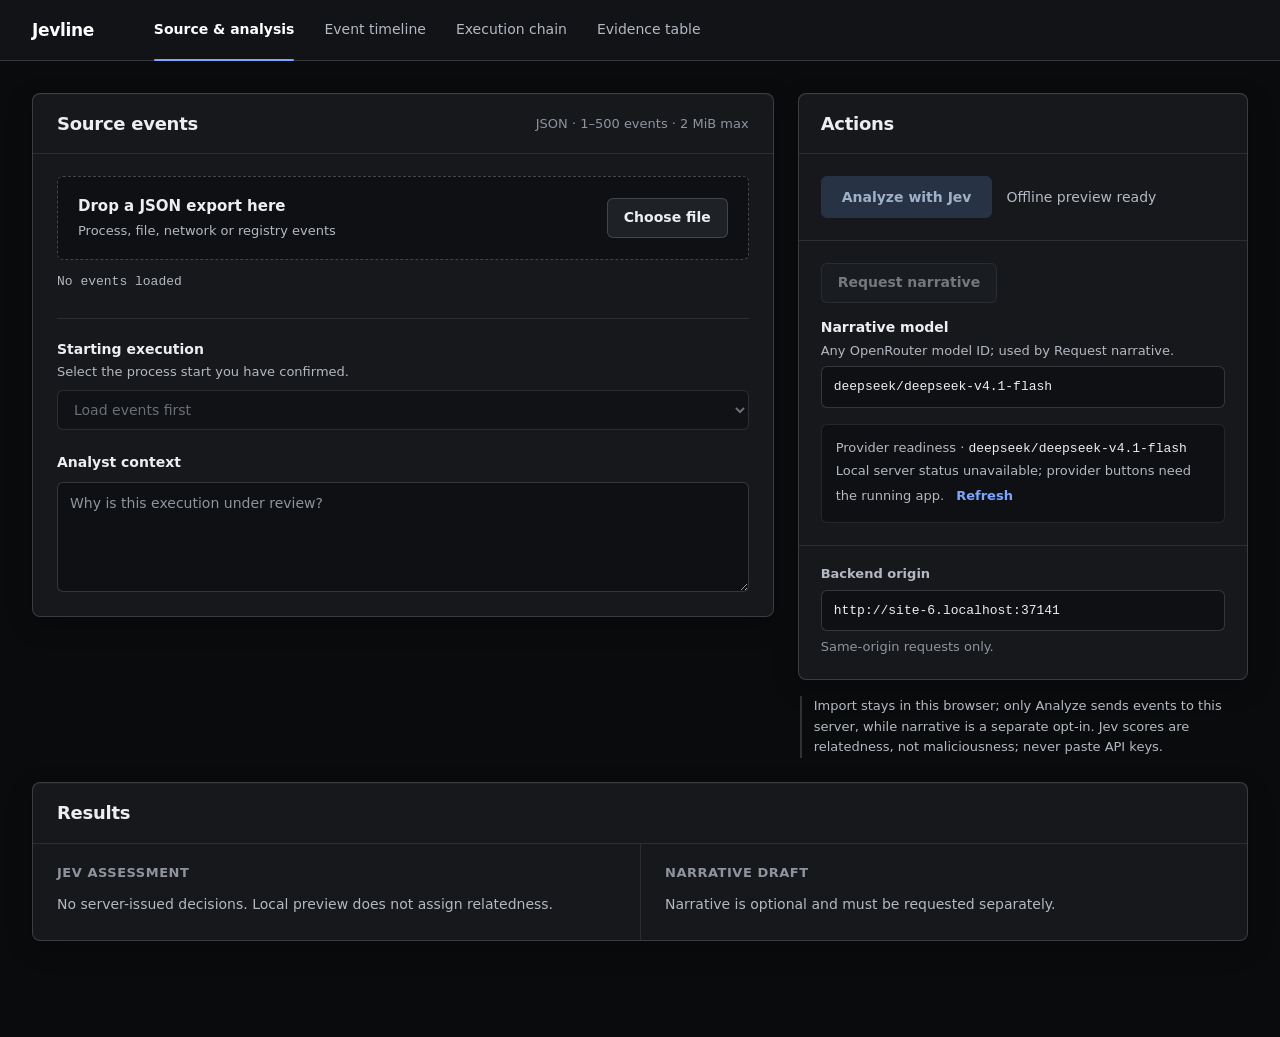
==== commit 937862b6: "Rename the product to Jevline Co-Authored-By: Claude Opus 5.5 <noreply@anthropic.com>" ====
--- a/ui/index.html
+++ b/ui/index.html
@@ -4,14 +4,14 @@
   <meta charset="utf-8">
   <meta name="viewport" content="width=device-width, initial-scale=1">
   <meta name="color-scheme" content="dark">
-  <title>Casebench — incident review</title>
+  <title>Jevline — local incident review</title>
   <link rel="stylesheet" href="styles.css">
 </head>
 <body>
   <div class="shell">
     <header class="topbar">
       <div class="topbar-inner">
-        <div class="brand">Casebench</div>
+        <div class="brand">Jevline</div>
         <nav class="page-nav" role="tablist" aria-label="Review pages">
           <button id="nav-setup" type="button" role="tab" aria-controls="page-setup" aria-selected="true">Source &amp; analysis</button>
           <button id="nav-events" type="button" role="tab" aria-controls="page-events" aria-selected="false">Event timeline</button>
